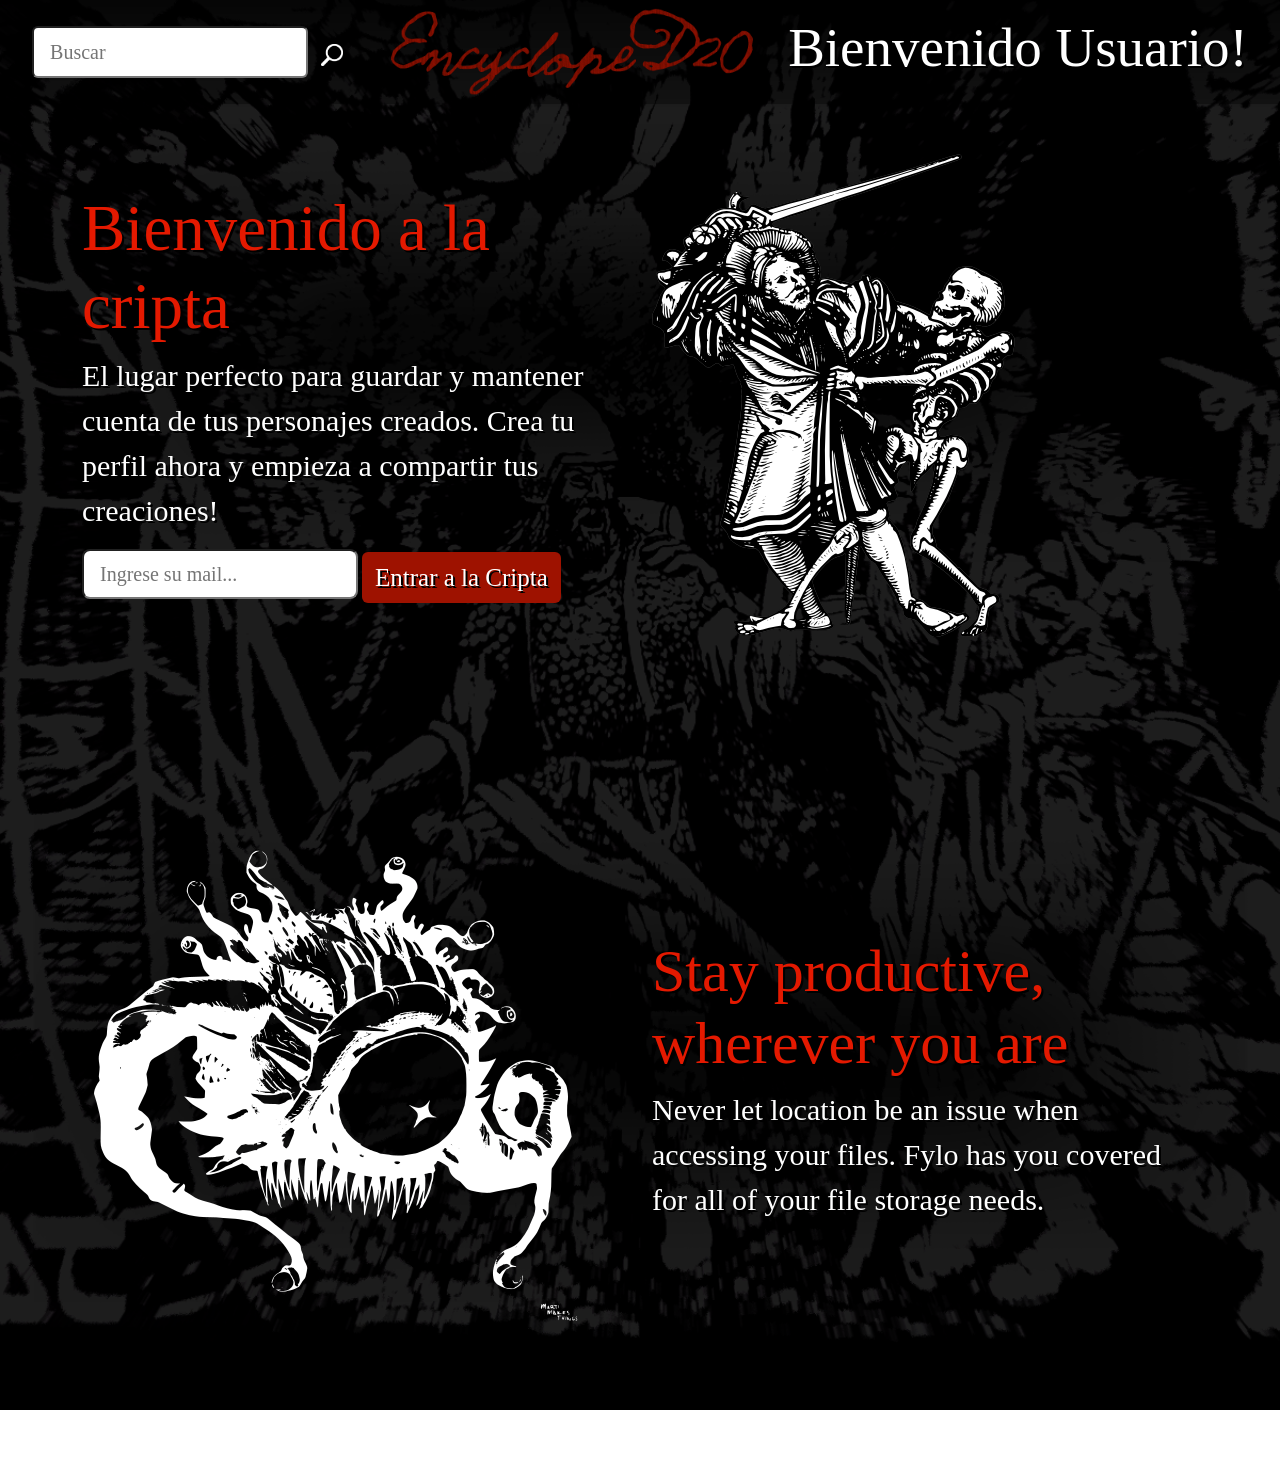
==== index.html @ 5b17c8cc "Agregado el Index parcialmente terminado" ====
<!DOCTYPE html>
<html lang="en">
  <head>
	<meta http-equiv="Content-Type" content="text/html; charset=UTF-8">
	<meta name="viewport" content="width=device-width, initial-scale=1, shrink-to-fit=no">
    
	<!--Icono de Cabecera-->
	<link rel="icon" href="http://localhost/favicon.ico">

    <title>Bienvenido a ED20!</title>
	
	<!--Bootstrap-->
	<link href="https://cdn.jsdelivr.net/npm/bootstrap@5.1.3/dist/css/bootstrap.min.css" rel="stylesheet"
      integrity="sha384-1BmE4kWBq78iYhFldvKuhfTAU6auU8tT94WrHftjDbrCEXSU1oBoqyl2QvZ6jIW3" crossorigin="anonymous">
  
    <!-- Bootstrap core CSS -->
    <link href="./Pricing example for Bootstrap_files/bootstrap.min.css" rel="stylesheet">
    
    <!-- Stylesheet -->
    <link rel="stylesheet" href="./styles.css">
  </head>
  <body>
	<!--NavBar-->
	
	<nav class="navbar navbar-expand-lg navbar-light static-top shadow-sm" style="background: url('./img/bg-header.png') 250px;">
		<form class="d-flex ms-auto">
          <input class="form-control-lg rounded" type="search" placeholder="Buscar" aria-label="Buscar">
          <button class="btn btn-default" type="submit">
			<img src="./img/icon-searchwhite.png" width="22" height="22">
		  </button>
        </form>
		<img class="mx-auto" src="./img/icon-header.png" alt="" width="368" height="88">
		<h3 class="me-auto">Bienvenido Usuario!</h3>
	</nav>
	<!--Header-->
	
	<header class="container-sm site-header">
      <div class="row justify-content-around">

        <div class="col-md-6 col-sm-12 pe-md-5 col-content my-auto">

          <h1 style="color: #e41900">
            Bienvenido a la cripta
          </h1>
          <p>
            El lugar perfecto para guardar y mantener cuenta de tus personajes creados. Crea tu perfil ahora y empieza a compartir tus creaciones!
          </p>
		  <form>
			<input class="form-control-lg" type="email" placeholder="Ingrese su mail..." class="form__input form-control">
			<button type="button" class="btn btn-default my-auto" style="background-color: #9e1200">Entrar a la Cripta</button>
		  </form>
        </div>
        <div class="col-md-6 col-sm-12 col-image">
          <img src="./img/illust-1.png" alt="" class="img-fluid" />
        </div>
      </div>

    </header>
	<!--Main-->
	<section class="section-feature">
        <div class="container-sm">

          <div class="row justify-content-between">

			<div class="col-md-6 col-sm-12 col-image">
				<img src="./img/illust-2.png" alt="" class="img-fluid">
			</div>
            <div class="col-md-6 col-sm-12 col-content my-auto">

              <h2 style="color: #e41900">
                Stay productive, wherever you are
              </h2>

              <p>
                Never let location be an issue when accessing your files. Fylo has you
                covered for all of your file storage needs.</p>
			
			</div>
		</div>
	</section>
  </body>
 </html>
---- styles.css ----
* {
  margin: 0;
  padding: 0;
  box-sizing: border-box;
}
ç
@font-face {
  font-family: "Tell us, Pangaia";
  src: url('/font/tell-us-pangaia.ttf');
}

body {
  font-family: "Tell us, Pangaia";
  color: #FFFFFF;
  background: url('./img/bg-dark.png') no-repeat center fixed;
  background-size: cover;
}

h1,
h2,
h3,
h4,
button,
.btn {
  font-family: "Tell us, Pangaia";
  font-weight: Regular;
  color: #FFFFFF;
  text-shadow: 2px 2px #000000;
}
h1{
 font-size: 65px;
}
h2{
 font-size: 60px;
}
h3{
 font-size: 55px;
}
h4{
 font-size: 50px;
}
p{
 font-size: 30px;
 text-shadow: 2px 2px #000000;
}
button,
.btn {
 font-size: 25px;
}

.site-header {
  padding-top: 50px;
  padding-bottom: 150px;
  background: url('./img/bg-highlight.png') no-repeat;
  background-size: contain;
}
.section-feature {
  padding-top: 50px;
  padding-bottom: 150px;
  background: url('./img/bg-highlight.png') no-repeat;
  background-size: contain;
}
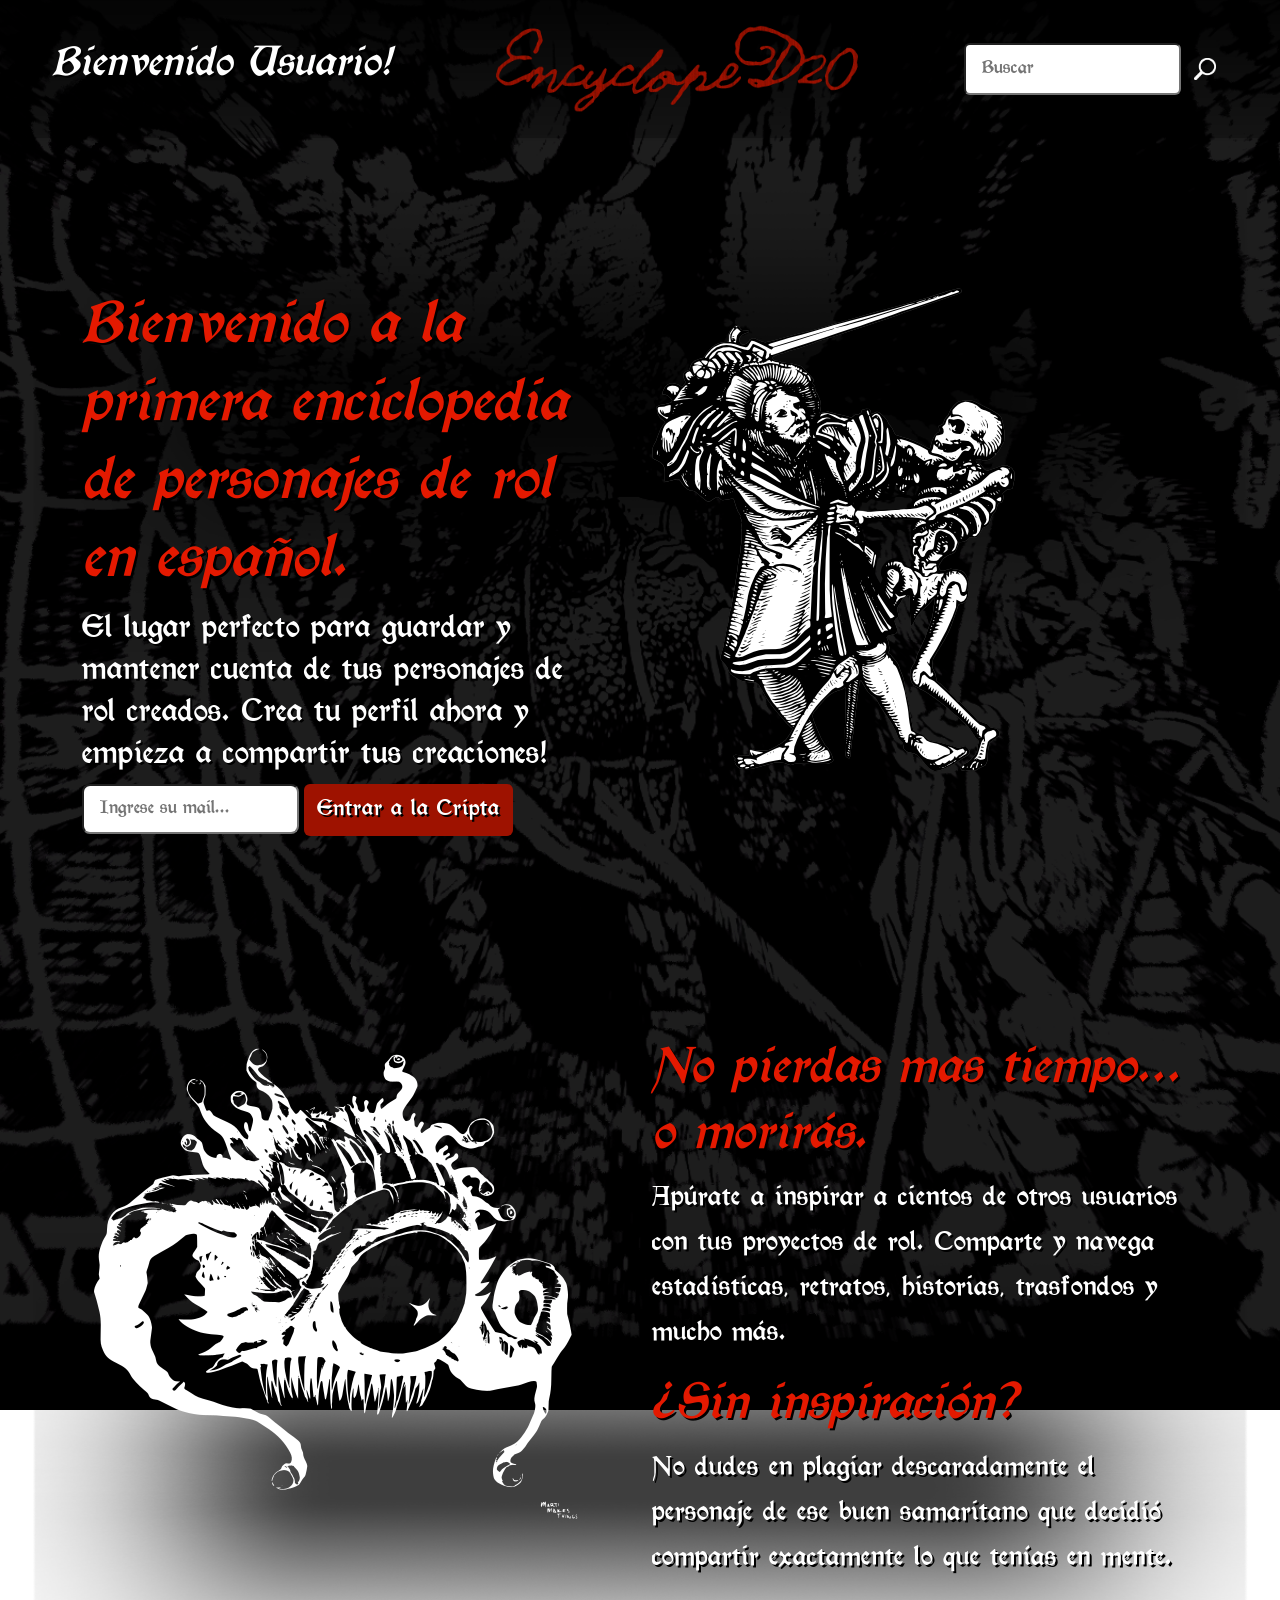
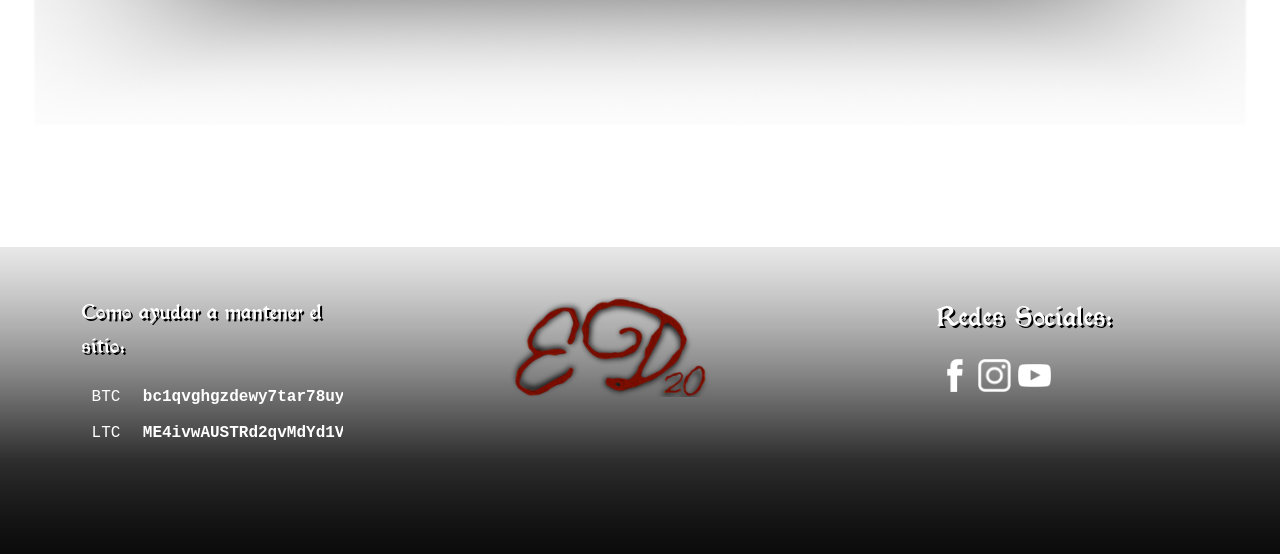
==== commit 9d5d60f6: "Casi finalizado el index" ====
--- a/index.html
+++ b/index.html
@@ -1,20 +1,17 @@
 <!DOCTYPE html>
-<html lang="en">
+<html lang="es">
   <head>
 	<meta http-equiv="Content-Type" content="text/html; charset=UTF-8">
 	<meta name="viewport" content="width=device-width, initial-scale=1, shrink-to-fit=no">
     
 	<!--Icono de Cabecera-->
-	<link rel="icon" href="http://localhost/favicon.ico">
+	<link rel="icon" href="./favicon.ico">
 
     <title>Bienvenido a ED20!</title>
 	
 	<!--Bootstrap-->
 	<link href="https://cdn.jsdelivr.net/npm/bootstrap@5.1.3/dist/css/bootstrap.min.css" rel="stylesheet"
       integrity="sha384-1BmE4kWBq78iYhFldvKuhfTAU6auU8tT94WrHftjDbrCEXSU1oBoqyl2QvZ6jIW3" crossorigin="anonymous">
-  
-    <!-- Bootstrap core CSS -->
-    <link href="./Pricing example for Bootstrap_files/bootstrap.min.css" rel="stylesheet">
     
     <!-- Stylesheet -->
     <link rel="stylesheet" href="./styles.css">
@@ -23,28 +20,31 @@
 	<!--NavBar-->
 	
 	<nav class="navbar navbar-expand-lg navbar-light static-top shadow-sm" style="background: url('./img/bg-header.png') 250px;">
-		<form class="d-flex ms-auto">
+		<form class="d-flex order-3 mx-auto">
           <input class="form-control-lg rounded" type="search" placeholder="Buscar" aria-label="Buscar">
           <button class="btn btn-default" type="submit">
 			<img src="./img/icon-searchwhite.png" width="22" height="22">
 		  </button>
         </form>
-		<img class="mx-auto" src="./img/icon-header.png" alt="" width="368" height="88">
-		<h3 class="me-auto">Bienvenido Usuario!</h3>
+		<img class="mx-auto order-2" src="./img/icon-header.png" alt="" width="368" height="88">
+		<h3 class="order-1 mx-auto">Bienvenido Usuario!</h3>
 	</nav>
 	<!--Header-->
 	
-	<header class="container-sm site-header">
+	<header>
+	  <section class="site-header">
+	  <div class="container-sm">
       <div class="row justify-content-around">
 
         <div class="col-md-6 col-sm-12 pe-md-5 col-content my-auto">
 
           <h1 style="color: #e41900">
-            Bienvenido a la cripta
+            Bienvenido a la primera enciclopedia de personajes de rol en español.
           </h1>
-          <p>
-            El lugar perfecto para guardar y mantener cuenta de tus personajes creados. Crea tu perfil ahora y empieza a compartir tus creaciones!
-          </p>
+          <h4>
+            El lugar perfecto para guardar y mantener cuenta de tus personajes de rol creados.
+			Crea tu perfil ahora y empieza a compartir tus creaciones!
+          </h4>
 		  <form>
 			<input class="form-control-lg" type="email" placeholder="Ingrese su mail..." class="form__input form-control">
 			<button type="button" class="btn btn-default my-auto" style="background-color: #9e1200">Entrar a la Cripta</button>
@@ -68,16 +68,53 @@
             <div class="col-md-6 col-sm-12 col-content my-auto">
 
               <h2 style="color: #e41900">
-                Stay productive, wherever you are
+                No pierdas mas tiempo... o morirás.
               </h2>
 
               <p>
-                Never let location be an issue when accessing your files. Fylo has you
-                covered for all of your file storage needs.</p>
-			
+                Apúrate a inspirar a cientos de otros usuarios con tus proyectos de rol. 
+				Comparte y navega estadísticas, retratos, historias, trasfondos y mucho más.
+			  </p>
+			  
+			  <h2 style="color: #e41900">
+			  ¿Sin inspiración?
+			  </h2>
+			  
+			  <p>
+			  No dudes en plagiar descaradamente el personaje de ese 
+			  buen samaritano que decidió compartir exactamente lo que tenías en mente.
+			  </p>
 			</div>
 		</div>
 	</section>
+	<!--Footer-->
+	<footer>
+		<section class="site-footer">
+		<div class="container-sm">
+			<div class="row">
+				<div class="col-md-3 col-sm-12 me-auto">
+					  <p style="font-size: 23px">Como ayudar a mantener el sitio:</p>
+					  <dl class="pairs-crypto mx-auto">
+						<dd>BTC</dd>
+						<dt>bc1qvghgzdewy7tar78uy29ypqjwaur3ueecknln69</dt>
+					  </dl>
+					  <dl class="pairs-crypto mx-auto">
+					    <dd>LTC</dd>
+						<dt>ME4ivwAUSTRd2qvMdYd1VMu3oWyrdowUHb</dt>
+					  </dl>
+				</div>
+				<div class="col-md-3 col-sm-12 mx-auto">
+					<img src="./img/icon-logo.png" style="height: 100px">
+				</div>
+				<div class="col-md-3 col-sm-12 ms-auto">
+					  <p>Redes Sociales:</p>
+					  <a href="https://www.facebook.com" class="btn boton-redes boton-facebook " target="_blank"></a>
+					  <a href="https://www.instagram.com/santiifm" class="btn boton-redes boton-instagram" target="_blank"></a>
+					  <a href="https://www.youtube.com/channel/UCVhExcSo8YMm9LwhWCK5O9A" class="btn boton-redes boton-youtube" target="_blank"></a>
+				</div>
+			</div>
+		</div>
+    </footer>
   </body>
  </html>
  
--- a/styles.css
+++ b/styles.css
@@ -3,14 +3,13 @@
   padding: 0;
   box-sizing: border-box;
 }
-ç
 @font-face {
-  font-family: "Tell us, Pangaia";
-  src: url('/font/tell-us-pangaia.ttf');
+  font-family: "Morris Roman";
+  src: url('font/morris.ttf');
 }
 
 body {
-  font-family: "Tell us, Pangaia";
+  font-family: "Morris Roman";
   color: #FFFFFF;
   background: url('./img/bg-dark.png') no-repeat center fixed;
   background-size: cover;
@@ -22,42 +21,94 @@
 h4,
 button,
 .btn {
-  font-family: "Tell us, Pangaia";
-  font-weight: Regular;
+  font-family: "Morris Roman";
   color: #FFFFFF;
   text-shadow: 2px 2px #000000;
 }
 h1{
- font-size: 65px;
+  font-size: 65px;
+  font-style: oblique;
 }
 h2{
- font-size: 60px;
+  font-size: 55px;
+  font-style: oblique;
 }
 h3{
- font-size: 55px;
+  font-size: 45px;
+  font-style: oblique;
 }
 h4{
- font-size: 50px;
+  font-size: 35px;
 }
 p{
- font-size: 30px;
- text-shadow: 2px 2px #000000;
+  font-size: 30px;
+  text-shadow: 2px 2px #000000;
 }
 button,
 .btn {
- font-size: 25px;
+  font-size: 25px;
 }
-
+.navbar{
+  padding-top: 25px;
+  padding-bottom: 25px;
+}
 .site-header {
-  padding-top: 50px;
+  padding-top: 150px;
   padding-bottom: 150px;
   background: url('./img/bg-highlight.png') no-repeat;
   background-size: contain;
 }
 .section-feature {
   padding-top: 50px;
-  padding-bottom: 150px;
+  padding-bottom: 250px;
   background: url('./img/bg-highlight.png') no-repeat;
+  background-position: center calc(100% - 100px);
   background-size: contain;
 }
-
+.pairs-crypto{
+    flex: 1 0 30%;
+    white-space: nowrap;
+    overflow: hidden;
+    margin: 6px 8px;
+    font-family: monospace;
+}
+.pairs-crypto dt{
+    display: inline-block;
+    margin: 0;
+    padding: .2em;
+}
+.pairs-crypto dd{
+    display: inline-block;
+    margin: 0;
+    padding: .2em;
+    min-width: 3em;
+    text-align: center;
+    vertical-align: top;
+    -webkit-user-select: none!important;
+    -moz-user-select: none!important;
+    -ms-user-select: none!important;
+    user-select: none!important;
+}
+.boton-redes{
+  width: 35px;
+  height: 35px;
+  display: inline-block;
+}
+.boton-facebook{
+  background: url(./img/icon-facebook.png) no-repeat center;
+  background-size: contain;
+}
+.boton-instagram{
+  background: url(./img/icon-instagram.png) no-repeat center;
+  background-size: contain;
+}
+.boton-youtube{
+  background: url(./img/icon-youtube.png) no-repeat center;
+  background-size: contain;
+}
+.site-footer{
+  padding-top: 50px;
+  padding-bottom: 100px;
+  background: url(./img/bg-footer.png) no-repeat center;
+  background-size: cover;
+}
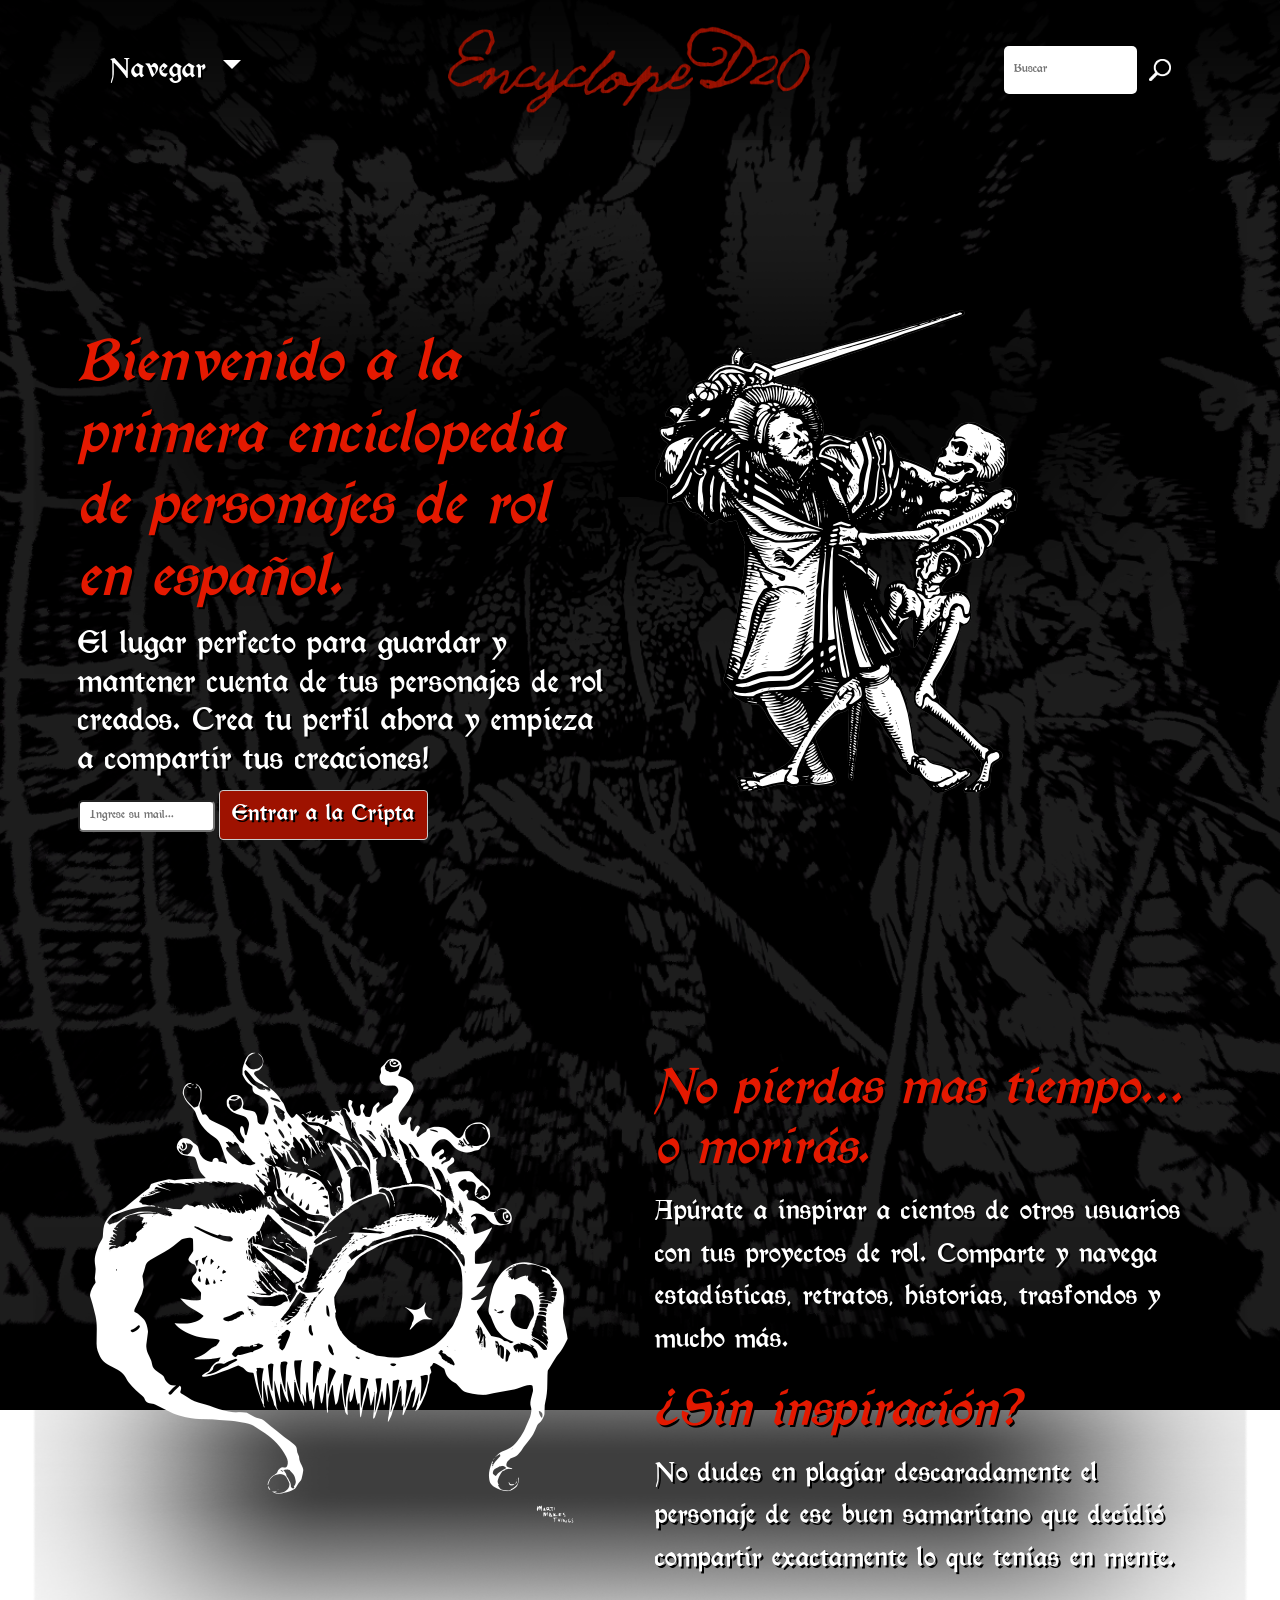
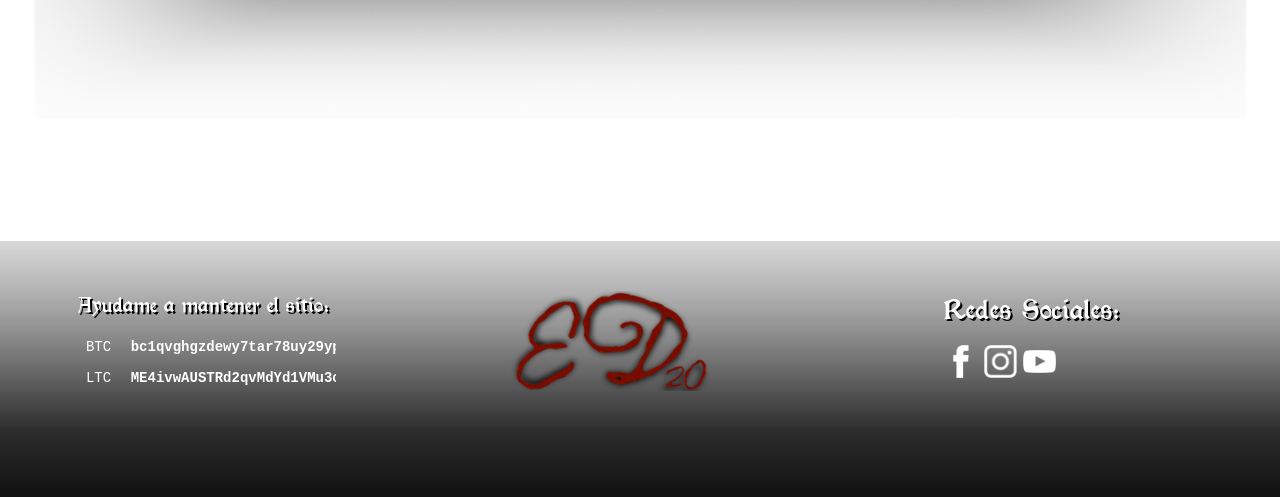
==== commit 745c3226: "Arregladas cosas varias y agregado un menu dropdown" ====
--- a/index.html
+++ b/index.html
@@ -13,6 +13,9 @@
 	<link href="https://cdn.jsdelivr.net/npm/bootstrap@5.1.3/dist/css/bootstrap.min.css" rel="stylesheet"
       integrity="sha384-1BmE4kWBq78iYhFldvKuhfTAU6auU8tT94WrHftjDbrCEXSU1oBoqyl2QvZ6jIW3" crossorigin="anonymous">
     
+	<script src="//ajax.googleapis.com/ajax/libs/jquery/1.11.0/jquery.min.js"></script>
+	<script src="//netdna.bootstrapcdn.com/bootstrap/3.1.1/js/bootstrap.min.js"></script>
+	<link rel="stylesheet" type="text/css" href="//netdna.bootstrapcdn.com/bootstrap/3.1.1/css/bootstrap.min.css">
     <!-- Stylesheet -->
     <link rel="stylesheet" href="./styles.css">
   </head>
@@ -21,13 +24,22 @@
 	
 	<nav class="navbar navbar-expand-lg navbar-light static-top shadow-sm" style="background: url('./img/bg-header.png') 250px;">
 		<form class="d-flex order-3 mx-auto">
-          <input class="form-control-lg rounded" type="search" placeholder="Buscar" aria-label="Buscar">
-          <button class="btn btn-default" type="submit">
+          <input class="form-control-lg border-0" type="search" placeholder="Buscar" aria-label="Buscar">
+          <button class="btn btn-default bg-transparent border-0" type="submit">
 			<img src="./img/icon-searchwhite.png" width="22" height="22">
 		  </button>
         </form>
 		<img class="mx-auto order-2" src="./img/icon-header.png" alt="" width="368" height="88">
-		<h3 class="order-1 mx-auto">Bienvenido Usuario!</h3>
+		<div class="dropdown order-1 mx-auto">
+		  <a class="btn btn-secondary bg-transparent dropdown-toggle" type="button" id="dropdownMenuButton" data-toggle="dropdown" aria-haspopup="true" aria-expanded="false" style="font-size: 30px">
+			Navegar
+		  </a>
+		  <div class="dropdown-menu" aria-labelledby="dropdownMenuButton">
+			<a class="dropdown-item" href="#">Tu Cuenta</a>
+			<a class="dropdown-item" href="#">¿Quienes Somos?</a>
+			<a class="dropdown-item" href="#">Ayuda/FAQ</a>
+		  </div>
+		</div>
 	</nav>
 	<!--Header-->
 	
@@ -93,7 +105,7 @@
 		<div class="container-sm">
 			<div class="row">
 				<div class="col-md-3 col-sm-12 me-auto">
-					  <p style="font-size: 23px">Como ayudar a mantener el sitio:</p>
+					  <p style="font-size: 23px">Ayudame a mantener el sitio:</p>
 					  <dl class="pairs-crypto mx-auto">
 						<dd>BTC</dd>
 						<dt>bc1qvghgzdewy7tar78uy29ypqjwaur3ueecknln69</dt>
--- a/styles.css
+++ b/styles.css
@@ -51,6 +51,9 @@
 .navbar{
   padding-top: 25px;
   padding-bottom: 25px;
+}
+.dropdown-item{
+  font-size: 20px; 
 }
 .site-header {
   padding-top: 150px;
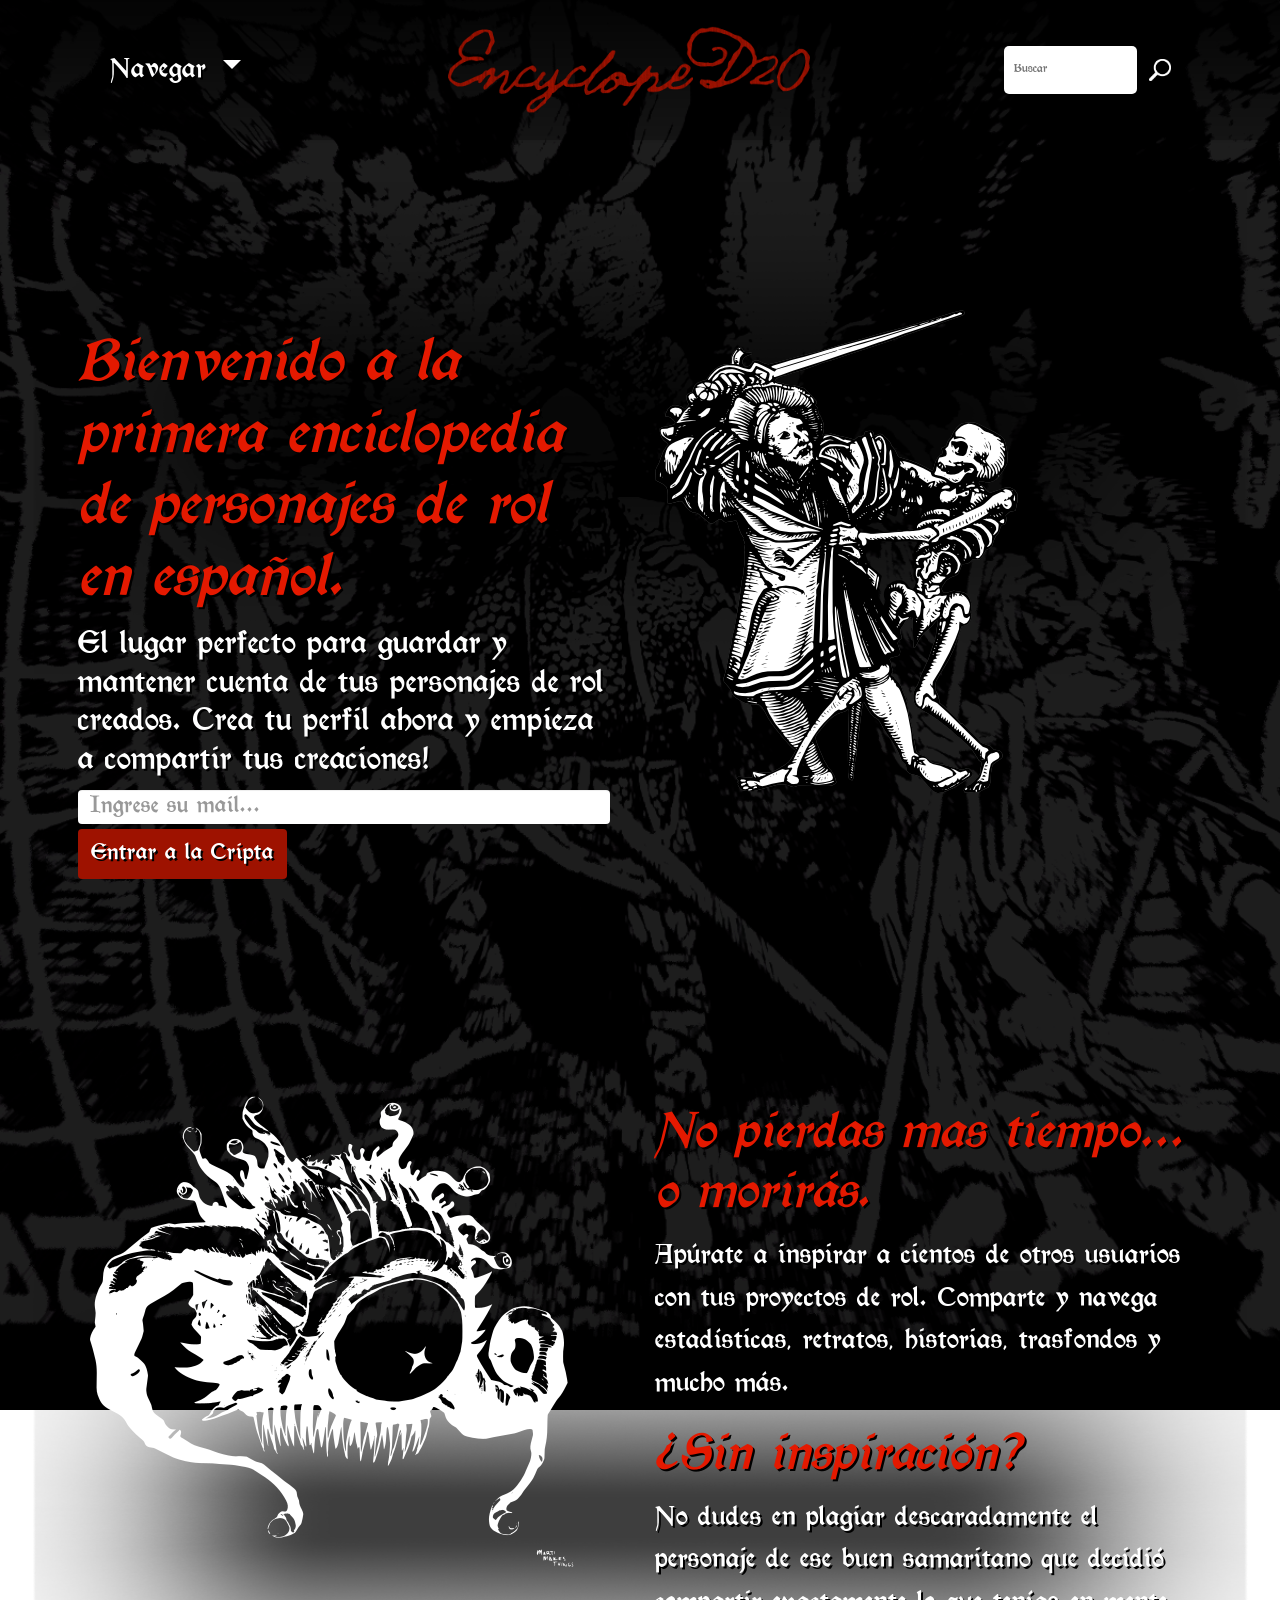
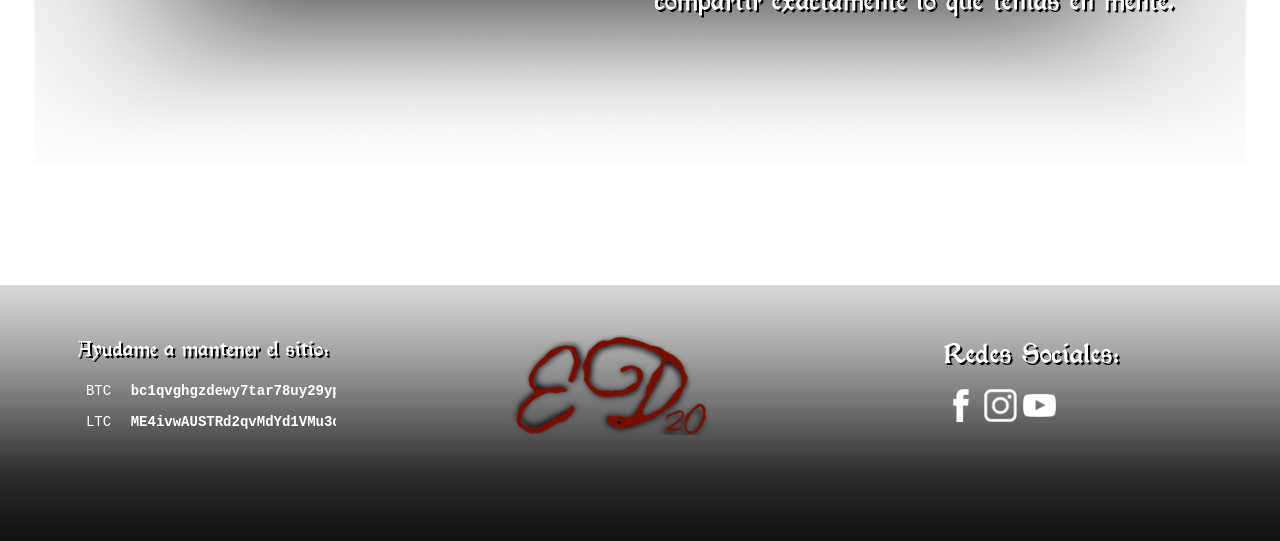
==== commit d66948b7: "Arreglado el formulario Mail" ====
--- a/index.html
+++ b/index.html
@@ -58,8 +58,8 @@
 			Crea tu perfil ahora y empieza a compartir tus creaciones!
           </h4>
 		  <form>
-			<input class="form-control-lg" type="email" placeholder="Ingrese su mail..." class="form__input form-control">
-			<button type="button" class="btn btn-default my-auto" style="background-color: #9e1200">Entrar a la Cripta</button>
+			<input class="form-control border-0" type="email" placeholder="Ingrese su mail...">
+			<button type="button" class="btn boton-email my-2" style="background-color: #9e1200">Entrar a la Cripta</button>
 		  </form>
         </div>
         <div class="col-md-6 col-sm-12 col-image">
--- a/styles.css
+++ b/styles.css
@@ -61,6 +61,11 @@
   background: url('./img/bg-highlight.png') no-repeat;
   background-size: contain;
 }
+.form-control{
+  font-size: 25px;
+}
+.boton-email{
+}
 .section-feature {
   padding-top: 50px;
   padding-bottom: 250px;
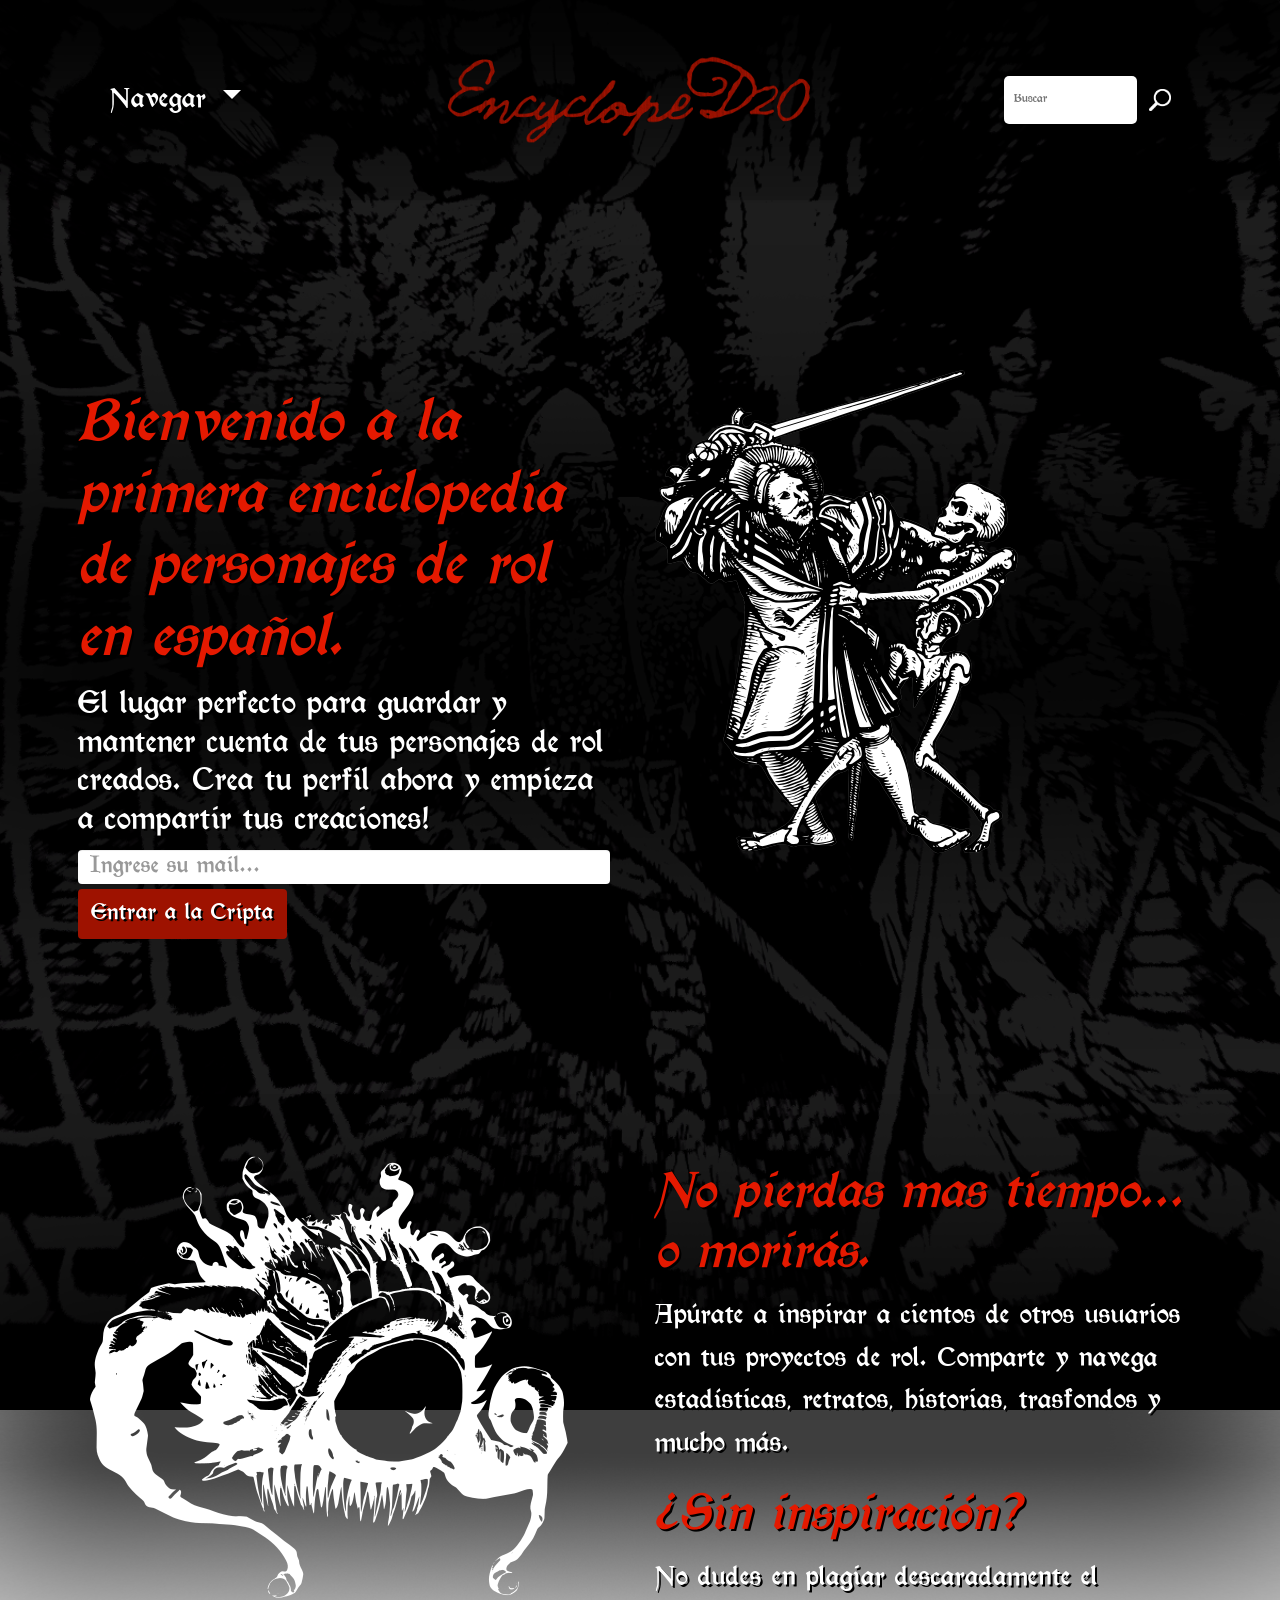
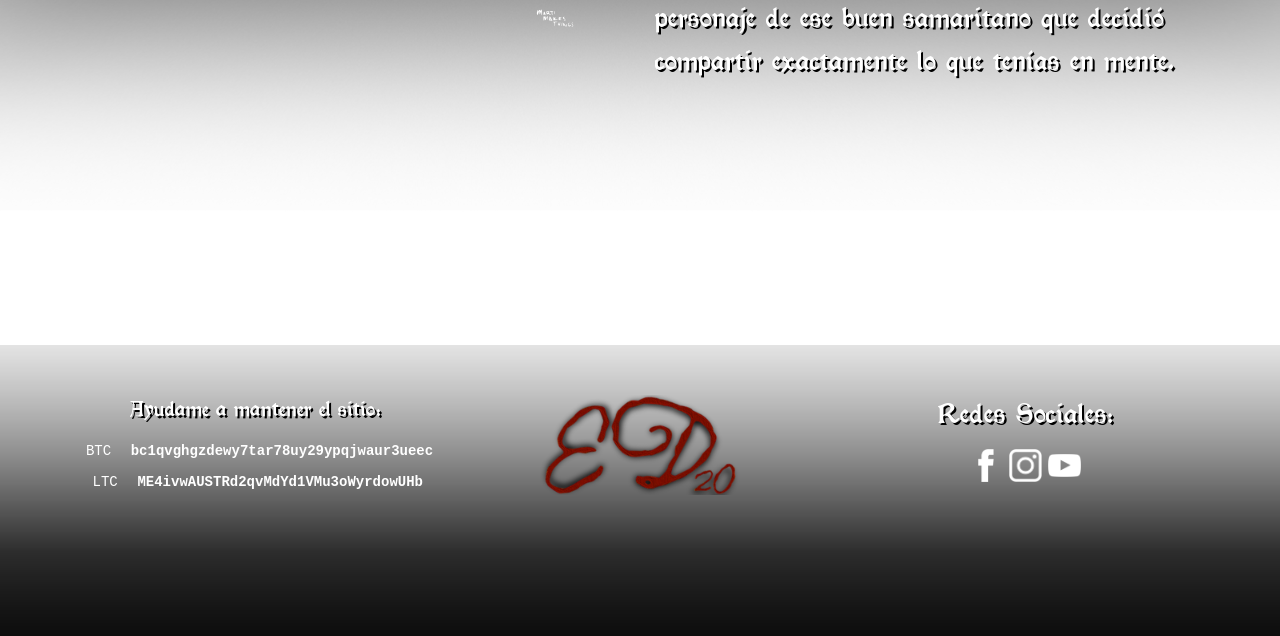
==== commit 8affedaa: "Arreglos al Footer y Header" ====
--- a/index.html
+++ b/index.html
@@ -23,14 +23,7 @@
 	<!--NavBar-->
 	
 	<nav class="navbar navbar-expand-lg navbar-light static-top shadow-sm" style="background: url('./img/bg-header.png') 250px;">
-		<form class="d-flex order-3 mx-auto">
-          <input class="form-control-lg border-0" type="search" placeholder="Buscar" aria-label="Buscar">
-          <button class="btn btn-default bg-transparent border-0" type="submit">
-			<img src="./img/icon-searchwhite.png" width="22" height="22">
-		  </button>
-        </form>
-		<img class="mx-auto order-2" src="./img/icon-header.png" alt="" width="368" height="88">
-		<div class="dropdown order-1 mx-auto">
+		<div class="dropdown mx-auto">
 		  <a class="btn btn-secondary bg-transparent dropdown-toggle" type="button" id="dropdownMenuButton" data-toggle="dropdown" aria-haspopup="true" aria-expanded="false" style="font-size: 30px">
 			Navegar
 		  </a>
@@ -40,6 +33,13 @@
 			<a class="dropdown-item" href="#">Ayuda/FAQ</a>
 		  </div>
 		</div>
+		<img class="mx-auto my-5" src="./img/icon-header.png" alt="" width="368" height="88">
+		<form class="d-flex mx-auto my-4">
+          <input class="form-control-lg border-0" type="search" placeholder="Buscar" aria-label="Buscar">
+          <button class="btn btn-default bg-transparent border-0" type="submit">
+			<img src="./img/icon-searchwhite.png" width="22" height="22">
+		  </button>
+        </form>
 	</nav>
 	<!--Header-->
 	
@@ -104,8 +104,8 @@
 		<section class="site-footer">
 		<div class="container-sm">
 			<div class="row">
-				<div class="col-md-3 col-sm-12 me-auto">
-					  <p style="font-size: 23px">Ayudame a mantener el sitio:</p>
+				<div class="col-md-4 col-sm-12 col-footer mx-auto">
+					  <p class="mx-auto text-center" style="font-size: 23px">Ayudame a mantener el sitio:</p>
 					  <dl class="pairs-crypto mx-auto">
 						<dd>BTC</dd>
 						<dt>bc1qvghgzdewy7tar78uy29ypqjwaur3ueecknln69</dt>
@@ -115,10 +115,10 @@
 						<dt>ME4ivwAUSTRd2qvMdYd1VMu3oWyrdowUHb</dt>
 					  </dl>
 				</div>
-				<div class="col-md-3 col-sm-12 mx-auto">
+				<div class="col-md-4 col-sm-12 col-footer mx-auto">
 					<img src="./img/icon-logo.png" style="height: 100px">
 				</div>
-				<div class="col-md-3 col-sm-12 ms-auto">
+				<div class="col-md-4 col-sm-12 col-footer mx-auto">
 					  <p>Redes Sociales:</p>
 					  <a href="https://www.facebook.com" class="btn boton-redes boton-facebook " target="_blank"></a>
 					  <a href="https://www.instagram.com/santiifm" class="btn boton-redes boton-instagram" target="_blank"></a>
--- a/styles.css
+++ b/styles.css
@@ -51,6 +51,7 @@
 .navbar{
   padding-top: 25px;
   padding-bottom: 25px;
+  text-align: center;
 }
 .dropdown-item{
   font-size: 20px; 
@@ -59,7 +60,8 @@
   padding-top: 150px;
   padding-bottom: 150px;
   background: url('./img/bg-highlight.png') no-repeat;
-  background-size: contain;
+  background-position: center calc(100% - 10px);
+  background-size: cover;
 }
 .form-control{
   font-size: 25px;
@@ -71,7 +73,7 @@
   padding-bottom: 250px;
   background: url('./img/bg-highlight.png') no-repeat;
   background-position: center calc(100% - 100px);
-  background-size: contain;
+  background-size: cover;
 }
 .pairs-crypto{
     flex: 1 0 30%;
@@ -119,4 +121,8 @@
   padding-bottom: 100px;
   background: url(./img/bg-footer.png) no-repeat center;
   background-size: cover;
+  text-align: center;
+}
+.col-footer{
+  padding-bottom: 35px;
 }
